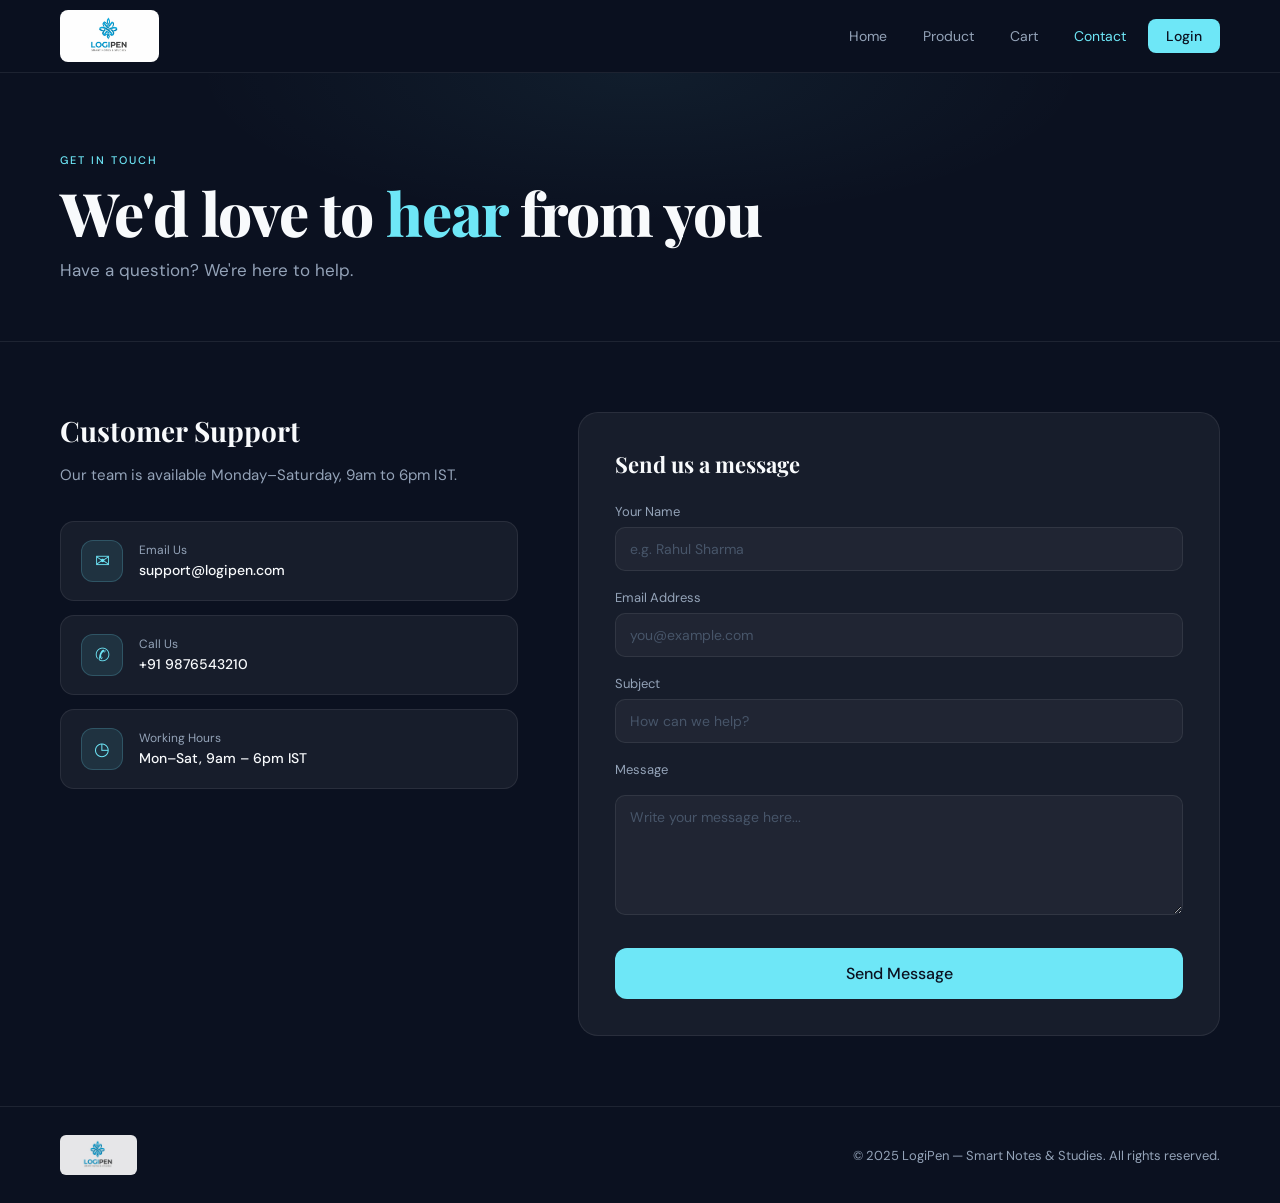
==== contact.html @ 83f171b3 "Add files via upload" ====
<!DOCTYPE html>
<html lang="en">
<head>
<meta charset="UTF-8">
<meta name="viewport" content="width=device-width, initial-scale=1.0">
<title>Contact - LogiPen</title>
<link href="https://fonts.googleapis.com/css2?family=Playfair+Display:wght@700;800&family=DM+Sans:wght@300;400;500&display=swap" rel="stylesheet">
<link rel="stylesheet" href="style.css">
</head>
<body>

<header>
  <a href="index.html" class="logo-wrap">
    <img src="logo.png" alt="LogiPen Logo" class="logo-img">
  </a>
  <nav>
    <a href="index.html">Home</a>
    <a href="product.html">Product</a>
    <a href="cart.html">Cart</a>
    <a href="contact.html" class="active">Contact</a>
    <a href="login.html" class="nav-cta">Login</a>
  </nav>
</header>

<section class="page-hero">
  <div class="page-hero-inner">
    <div class="section-tag">Get In Touch</div>
    <h1 class="page-title">We'd love to <em>hear</em> from you</h1>
    <p class="page-subtitle">Have a question? We're here to help.</p>
  </div>
</section>

<section class="contact-section">
  <div class="contact-grid">
    <div class="contact-info-col">
      <h2 class="contact-heading">Customer Support</h2>
      <p class="contact-subtext">Our team is available Monday–Saturday, 9am to 6pm IST.</p>
      <div class="contact-cards">
        <div class="contact-card">
          <div class="contact-card-icon">✉</div>
          <div>
            <div class="contact-card-label">Email Us</div>
            <div class="contact-card-value">support@logipen.com</div>
          </div>
        </div>
        <div class="contact-card">
          <div class="contact-card-icon">✆</div>
          <div>
            <div class="contact-card-label">Call Us</div>
            <div class="contact-card-value">+91 9876543210</div>
          </div>
        </div>
        <div class="contact-card">
          <div class="contact-card-icon">◷</div>
          <div>
            <div class="contact-card-label">Working Hours</div>
            <div class="contact-card-value">Mon–Sat, 9am – 6pm IST</div>
          </div>
        </div>
      </div>
    </div>
    <div class="contact-form-col">
      <div class="form-card">
        <h3 class="form-title">Send us a message</h3>
        <div class="form-group">
          <label class="form-label">Your Name</label>
          <input type="text" class="form-input" placeholder="e.g. Rahul Sharma">
        </div>
        <div class="form-group">
          <label class="form-label">Email Address</label>
          <input type="email" class="form-input" placeholder="you@example.com">
        </div>
        <div class="form-group">
          <label class="form-label">Subject</label>
          <input type="text" class="form-input" placeholder="How can we help?">
        </div>
        <div class="form-group">
          <label class="form-label">Message</label>
          <textarea class="form-input form-textarea" placeholder="Write your message here..."></textarea>
        </div>
        <button class="add-to-cart-btn" onclick="sendMessage(this)">Send Message</button>
      </div>
    </div>
  </div>
</section>

<footer>
  <div class="footer-left">
    <img src="logo.png" alt="LogiPen" class="footer-logo">
  </div>
  <div class="footer-copy">© 2025 LogiPen — Smart Notes & Studies. All rights reserved.</div>
</footer>

<script src="script.js"></script>
</body>
</html>
---- style.css ----
@import url('https://fonts.googleapis.com/css2?family=Playfair+Display:wght@700;800&family=DM+Sans:wght@300;400;500&display=swap');

*, *::before, *::after {
  margin: 0;
  padding: 0;
  box-sizing: border-box;
}

:root {
  --navy: #0b1120;
  --navy-light: #111827;
  --accent: #6ee7f7;
  --accent2: #a78bfa;
  --gold: #fbbf24;
  --text: #f8fafc;
  --muted: #94a3b8;
  --card-bg: rgba(255,255,255,0.05);
  --border: rgba(255,255,255,0.08);
}

body {
  font-family: 'DM Sans', Arial, sans-serif;
  background: var(--navy);
  color: var(--text);
  min-height: 100vh;
  overflow-x: hidden;
}

/* ─── HEADER ─── */
header {
  position: sticky;
  top: 0;
  z-index: 100;
  display: flex;
  justify-content: space-between;
  align-items: center;
  padding: 10px 60px;
  background: rgba(11,17,32,0.95);
  backdrop-filter: blur(14px);
  border-bottom: 1px solid var(--border);
}

.logo-wrap {
  display: flex;
  align-items: center;
  text-decoration: none;
  flex-shrink: 0;
}

.logo-img {
  height: 52px;
  width: auto;
  object-fit: contain;
  border-radius: 8px;
}

nav { display: flex; gap: 8px; }

nav a {
  color: var(--muted);
  text-decoration: none;
  font-size: 14px;
  font-weight: 400;
  padding: 8px 14px;
  border-radius: 8px;
  transition: all 0.2s;
}
nav a:hover { color: var(--text); background: rgba(255,255,255,0.06); }
nav a.active { color: var(--accent); }
nav a.nav-cta {
  background: var(--accent);
  color: var(--navy);
  font-weight: 500;
  padding: 8px 18px;
}
nav a.nav-cta:hover { background: #38d9f0; color: var(--navy); }

/* ─── FOOTER ─── */
footer {
  padding: 28px 60px;
  border-top: 1px solid var(--border);
  display: flex;
  justify-content: space-between;
  align-items: center;
}
.footer-left { display: flex; align-items: center; }
.footer-logo {
  height: 40px;
  width: auto;
  object-fit: contain;
  border-radius: 6px;
  opacity: 0.9;
}
.footer-copy { font-size: 13px; color: var(--muted); }

/* ─── HERO ─── */
.hero {
  position: relative;
  min-height: 88vh;
  display: grid;
  grid-template-columns: 1fr 1fr;
  align-items: center;
  padding: 0 60px;
  gap: 40px;
  overflow: hidden;
}
.hero::before {
  content: '';
  position: absolute; inset: 0;
  background:
    radial-gradient(ellipse 60% 80% at 70% 50%, rgba(110,231,247,0.07) 0%, transparent 70%),
    radial-gradient(ellipse 40% 50% at 30% 20%, rgba(167,139,250,0.06) 0%, transparent 60%);
  pointer-events: none;
}
.hero-grid-lines {
  position: absolute; inset: 0;
  background-image:
    linear-gradient(rgba(255,255,255,0.025) 1px, transparent 1px),
    linear-gradient(90deg, rgba(255,255,255,0.025) 1px, transparent 1px);
  background-size: 60px 60px;
  pointer-events: none;
}
.hero-content { position: relative; z-index: 2; }
.hero-badge {
  display: inline-flex;
  align-items: center;
  gap: 6px;
  background: rgba(110,231,247,0.1);
  border: 1px solid rgba(110,231,247,0.25);
  color: var(--accent);
  font-size: 12px;
  font-weight: 500;
  padding: 5px 12px;
  border-radius: 20px;
  margin-bottom: 24px;
  letter-spacing: 0.5px;
  text-transform: uppercase;
}
.hero-badge::before { content: '✦'; font-size: 9px; }
.hero h1 {
  font-family: 'Playfair Display', Georgia, serif;
  font-size: clamp(42px, 5vw, 68px);
  font-weight: 800;
  line-height: 1.08;
  letter-spacing: -1.5px;
  margin-bottom: 20px;
  color: var(--text);
}
.hero h1 em { font-style: normal; color: var(--accent); }
.hero p {
  font-size: 17px;
  color: var(--muted);
  line-height: 1.7;
  max-width: 420px;
  margin-bottom: 36px;
}
.hero-actions { display: flex; gap: 14px; align-items: center; }
.btn-primary {
  background: var(--accent);
  color: var(--navy);
  font-family: 'DM Sans', Arial, sans-serif;
  font-size: 15px;
  font-weight: 500;
  padding: 14px 28px;
  border-radius: 10px;
  border: none;
  cursor: pointer;
  text-decoration: none;
  display: inline-flex;
  align-items: center;
  gap: 8px;
  transition: all 0.2s;
}
.btn-primary:hover { background: #38d9f0; transform: translateY(-1px); }
.btn-primary::after { content: '→'; }
.btn-ghost {
  color: var(--muted);
  font-size: 15px;
  text-decoration: none;
  display: inline-flex;
  align-items: center;
  gap: 6px;
  transition: color 0.2s;
}
.btn-ghost:hover { color: var(--text); }

/* ─── HERO VISUAL ─── */
.hero-visual {
  position: relative; z-index: 2;
  display: flex; justify-content: center; align-items: center;
}
.pen-showcase { position: relative; width: 320px; height: 320px; }
.pen-glow {
  position: absolute; inset: -20px;
  background: radial-gradient(circle, rgba(110,231,247,0.12) 0%, transparent 65%);
  border-radius: 50%;
  animation: pulse 3s ease-in-out infinite;
}
@keyframes pulse {
  0%, 100% { transform: scale(1); opacity: 1; }
  50% { transform: scale(1.05); opacity: 0.7; }
}
.pen-ring {
  position: absolute; inset: 0;
  border: 1px solid rgba(110,231,247,0.15);
  border-radius: 50%;
  animation: spin 18s linear infinite;
}
.pen-ring::after {
  content: '';
  position: absolute; top: -4px; left: 50%;
  width: 8px; height: 8px;
  border-radius: 50%;
  background: var(--accent);
  transform: translateX(-50%);
}
@keyframes spin { to { transform: rotate(360deg); } }
.pen-card-3d {
  position: absolute; inset: 30px;
  background: rgba(255,255,255,0.05);
  border: 1px solid rgba(255,255,255,0.1);
  border-radius: 20px;
  display: flex; flex-direction: column;
  align-items: center; justify-content: center; gap: 12px;
}
.pen-svg { width: 160px; height: 40px; }
.pen-name {
  font-family: 'Playfair Display', Georgia, serif;
  font-size: 16px; font-weight: 700;
  color: var(--text); letter-spacing: 0.5px;
}
.pen-price-tag {
  background: rgba(110,231,247,0.12);
  border: 1px solid rgba(110,231,247,0.2);
  color: var(--accent);
  font-size: 13px; font-weight: 500;
  padding: 4px 14px; border-radius: 20px;
}

/* ─── HERO STATS ─── */
.hero-stats {
  display: flex; gap: 32px;
  margin-top: 44px; padding-top: 32px;
  border-top: 1px solid var(--border);
}
.stat-num {
  font-family: 'Playfair Display', Georgia, serif;
  font-size: 28px; font-weight: 700;
  color: var(--text); line-height: 1;
}
.stat-label { font-size: 12px; color: var(--muted); margin-top: 4px; }

/* ─── FEATURES ─── */
.features {
  padding: 90px 60px;
  background: rgba(255,255,255,0.02);
  border-top: 1px solid var(--border);
}
.section-tag {
  font-size: 11px; font-weight: 500;
  letter-spacing: 2px; text-transform: uppercase;
  color: var(--accent); margin-bottom: 12px;
}
.section-title {
  font-family: 'Playfair Display', Georgia, serif;
  font-size: clamp(28px, 3vw, 40px);
  font-weight: 700; color: var(--text);
  margin-bottom: 48px; max-width: 500px;
}
.features-grid {
  display: grid;
  grid-template-columns: repeat(3, 1fr);
  gap: 20px;
}
.feature-card {
  background: var(--card-bg);
  border: 1px solid var(--border);
  border-radius: 16px; padding: 28px;
  transition: all 0.25s;
}
.feature-card:hover {
  border-color: rgba(110,231,247,0.25);
  background: rgba(110,231,247,0.04);
  transform: translateY(-4px);
}
.feature-icon {
  width: 44px; height: 44px;
  border-radius: 12px;
  background: rgba(110,231,247,0.1);
  border: 1px solid rgba(110,231,247,0.2);
  display: flex; align-items: center; justify-content: center;
  font-size: 20px; margin-bottom: 18px;
}
.feature-title { font-size: 16px; font-weight: 500; color: var(--text); margin-bottom: 8px; }
.feature-desc { font-size: 14px; color: var(--muted); line-height: 1.65; }

/* ─── PRODUCT SECTION ─── */
.product-section { padding: 90px 60px; }
.product-featured {
  display: grid;
  grid-template-columns: 1fr 1.2fr;
  gap: 60px; align-items: center;
  background: var(--card-bg);
  border: 1px solid var(--border);
  border-radius: 24px; padding: 50px;
  position: relative; overflow: hidden;
}
.product-featured::before {
  content: '';
  position: absolute; top: -100px; right: -100px;
  width: 400px; height: 400px;
  background: radial-gradient(circle, rgba(110,231,247,0.05) 0%, transparent 65%);
  pointer-events: none;
}
.product-img-wrap {
  display: flex; align-items: center; justify-content: center;
  background: rgba(255,255,255,0.03);
  border: 1px solid var(--border);
  border-radius: 16px; padding: 40px; min-height: 260px;
}
.product-img { width: 100%; max-width: 220px; object-fit: contain; }
.product-badge {
  display: inline-block;
  background: rgba(251,191,36,0.12);
  border: 1px solid rgba(251,191,36,0.25);
  color: var(--gold);
  font-size: 11px; font-weight: 500;
  text-transform: uppercase; letter-spacing: 1px;
  padding: 4px 12px; border-radius: 20px; margin-bottom: 18px;
}
.product-name {
  font-family: 'Playfair Display', Georgia, serif;
  font-size: 36px; font-weight: 800;
  line-height: 1.1; margin-bottom: 14px; color: var(--text);
}
.product-desc { font-size: 15px; color: var(--muted); line-height: 1.7; margin-bottom: 28px; }
.product-price-row {
  display: flex; align-items: baseline; gap: 12px; margin-bottom: 28px;
}
.price-main {
  font-family: 'Playfair Display', Georgia, serif;
  font-size: 42px; font-weight: 800; color: var(--text);
}
.price-label { font-size: 14px; color: var(--muted); }
.product-features { display: flex; flex-wrap: wrap; gap: 8px; margin-bottom: 32px; }
.pf-chip {
  background: rgba(255,255,255,0.05);
  border: 1px solid var(--border);
  color: var(--muted); font-size: 12px;
  padding: 5px 12px; border-radius: 20px;
}
.add-to-cart-btn {
  width: 100%;
  background: var(--accent); color: var(--navy);
  font-family: 'DM Sans', Arial, sans-serif;
  font-size: 16px; font-weight: 500;
  padding: 15px 28px; border-radius: 12px;
  border: none; cursor: pointer;
  display: flex; align-items: center; justify-content: center; gap: 8px;
  transition: all 0.2s;
}
.add-to-cart-btn:hover { background: #38d9f0; transform: translateY(-2px); }

/* ─── PAGE HERO ─── */
.page-hero {
  padding: 80px 60px 60px;
  position: relative; overflow: hidden;
  border-bottom: 1px solid var(--border);
}
.page-hero::before {
  content: '';
  position: absolute; inset: 0;
  background: radial-gradient(ellipse 50% 80% at 50% 0%, rgba(110,231,247,0.06) 0%, transparent 70%);
  pointer-events: none;
}
.page-hero-inner { position: relative; z-index: 1; }
.page-title {
  font-family: 'Playfair Display', Georgia, serif;
  font-size: clamp(36px, 5vw, 60px);
  font-weight: 800; line-height: 1.1;
  letter-spacing: -1px; margin: 10px 0 14px; color: var(--text);
}
.page-title em { font-style: normal; color: var(--accent); }
.page-subtitle { font-size: 17px; color: var(--muted); }

/* ─── PRODUCT DETAIL PAGE ─── */
.product-detail { padding: 70px 60px; }
.product-detail-grid {
  display: grid; grid-template-columns: 1fr 1.2fr;
  gap: 60px; align-items: start;
}
.gallery-main {
  background: rgba(255,255,255,0.03);
  border: 1px solid var(--border);
  border-radius: 20px; padding: 50px;
  display: flex; align-items: center; justify-content: center; min-height: 320px;
}
.gallery-img { width: 100%; max-width: 260px; object-fit: contain; }
.gallery-badges { display: flex; gap: 10px; flex-wrap: wrap; margin-top: 16px; }
.gbadge {
  background: var(--card-bg); border: 1px solid var(--border);
  color: var(--muted); font-size: 12px; padding: 5px 12px; border-radius: 20px;
}
.rating-row { display: flex; align-items: center; gap: 10px; margin-bottom: 18px; }
.stars { color: var(--gold); font-size: 16px; }
.rating-count { font-size: 13px; color: var(--muted); }
.spec-list {
  list-style: none; margin-bottom: 28px;
  display: flex; flex-direction: column; gap: 10px;
}
.spec-list li { display: flex; align-items: center; gap: 10px; font-size: 14px; color: var(--muted); }
.spec-dot { width: 6px; height: 6px; border-radius: 50%; background: var(--accent); flex-shrink: 0; }
.price-old { font-size: 20px; color: var(--muted); text-decoration: line-through; }
.price-save {
  background: rgba(74,222,128,0.12); border: 1px solid rgba(74,222,128,0.25);
  color: #4ade80; font-size: 12px; font-weight: 500; padding: 4px 10px; border-radius: 20px;
}
.product-actions { display: flex; gap: 14px; margin-bottom: 24px; }
.buy-now-btn {
  flex: 1; background: transparent;
  border: 1px solid var(--border); color: var(--text);
  font-family: 'DM Sans', Arial, sans-serif;
  font-size: 16px; font-weight: 500; padding: 15px 28px;
  border-radius: 12px; cursor: pointer; text-decoration: none;
  display: flex; align-items: center; justify-content: center; transition: all 0.2s;
}
.buy-now-btn:hover { border-color: var(--accent); color: var(--accent); }
.trust-row { display: flex; gap: 20px; flex-wrap: wrap; }
.trust-item { font-size: 13px; color: var(--muted); }

/* ─── CONTACT PAGE ─── */
.contact-section { padding: 70px 60px; }
.contact-grid {
  display: grid; grid-template-columns: 1fr 1.4fr;
  gap: 60px; align-items: start;
}
.contact-heading {
  font-family: 'Playfair Display', Georgia, serif;
  font-size: 28px; font-weight: 700; margin-bottom: 14px; color: var(--text);
}
.contact-subtext { font-size: 15px; color: var(--muted); line-height: 1.7; margin-bottom: 32px; }
.contact-cards { display: flex; flex-direction: column; gap: 14px; }
.contact-card {
  display: flex; align-items: center; gap: 16px;
  background: var(--card-bg); border: 1px solid var(--border);
  border-radius: 14px; padding: 18px 20px; transition: all 0.2s;
}
.contact-card:hover { border-color: rgba(110,231,247,0.25); }
.contact-card-icon {
  width: 42px; height: 42px; border-radius: 12px;
  background: rgba(110,231,247,0.1); border: 1px solid rgba(110,231,247,0.2);
  color: var(--accent); font-size: 18px;
  display: flex; align-items: center; justify-content: center; flex-shrink: 0;
}
.contact-card-label { font-size: 12px; color: var(--muted); margin-bottom: 3px; }
.contact-card-value { font-size: 14px; font-weight: 500; color: var(--text); }
.form-card {
  background: var(--card-bg); border: 1px solid var(--border);
  border-radius: 20px; padding: 36px;
}
.form-title {
  font-family: 'Playfair Display', Georgia, serif;
  font-size: 22px; font-weight: 700; color: var(--text); margin-bottom: 24px;
}
.form-group { margin-bottom: 18px; }
.form-label { display: block; font-size: 13px; color: var(--muted); margin-bottom: 7px; }
.form-input {
  width: 100%;
  background: rgba(255,255,255,0.04);
  border: 1px solid var(--border);
  border-radius: 10px; padding: 12px 14px;
  font-family: 'DM Sans', Arial, sans-serif;
  font-size: 14px; color: var(--text); outline: none; transition: border-color 0.2s;
}
.form-input:focus { border-color: rgba(110,231,247,0.4); }
.form-input::placeholder { color: #475569; }
.form-textarea { resize: vertical; min-height: 120px; }

/* ─── CART PAGE ─── */
.cart-section { padding: 70px 60px; }
.cart-grid {
  display: grid; grid-template-columns: 1.6fr 1fr;
  gap: 40px; align-items: start;
}
.cart-item-card {
  display: flex; align-items: center; gap: 20px;
  background: var(--card-bg); border: 1px solid var(--border);
  border-radius: 16px; padding: 24px;
  transition: opacity 0.3s, transform 0.3s;
}
.cart-item-img {
  width: 90px; height: 90px;
  background: rgba(255,255,255,0.03);
  border: 1px solid var(--border); border-radius: 12px;
  display: flex; align-items: center; justify-content: center; flex-shrink: 0;
}
.cart-item-img img { width: 70px; object-fit: contain; }
.cart-item-info { flex: 1; }
.cart-item-name { font-size: 15px; font-weight: 500; color: var(--text); margin-bottom: 5px; }
.cart-item-meta { font-size: 12px; color: var(--muted); margin-bottom: 8px; }
.cart-item-price { font-size: 16px; font-weight: 500; color: var(--accent); }
.cart-item-qty { display: flex; align-items: center; gap: 12px; flex-shrink: 0; }
.qty-btn {
  width: 32px; height: 32px; border-radius: 8px;
  border: 1px solid var(--border);
  background: rgba(255,255,255,0.05); color: var(--text);
  font-size: 18px; cursor: pointer;
  display: flex; align-items: center; justify-content: center; transition: all 0.2s;
}
.qty-btn:hover { border-color: var(--accent); color: var(--accent); }
.qty-val { font-size: 16px; font-weight: 500; min-width: 20px; text-align: center; }
.cart-item-total { font-size: 16px; font-weight: 700; color: var(--text); min-width: 70px; text-align: right; }
.remove-btn {
  background: none; border: none; color: var(--muted);
  font-size: 14px; cursor: pointer; padding: 6px; border-radius: 6px; transition: color 0.2s;
}
.remove-btn:hover { color: #f87171; }
.summary-card {
  background: var(--card-bg); border: 1px solid var(--border);
  border-radius: 20px; padding: 28px; position: sticky; top: 90px;
}
.summary-title {
  font-family: 'Playfair Display', Georgia, serif;
  font-size: 20px; font-weight: 700; color: var(--text); margin-bottom: 22px;
}
.summary-row {
  display: flex; justify-content: space-between; align-items: center;
  font-size: 14px; color: var(--muted); margin-bottom: 14px;
}
.free-tag { color: #4ade80; font-size: 13px; }
.discount-tag { color: #f87171; font-size: 13px; }
.summary-divider { height: 1px; background: var(--border); margin: 16px 0; }
.summary-total-row { font-size: 18px; font-weight: 700; color: var(--text); }
.promo-row { display: flex; gap: 10px; margin: 20px 0; }
.promo-input {
  flex: 1; background: rgba(255,255,255,0.04);
  border: 1px solid var(--border); border-radius: 10px;
  padding: 10px 14px; font-family: 'DM Sans', Arial, sans-serif;
  font-size: 13px; color: var(--text); outline: none;
}
.promo-input::placeholder { color: #475569; }
.promo-btn {
  background: rgba(110,231,247,0.1); border: 1px solid rgba(110,231,247,0.2);
  color: var(--accent); font-family: 'DM Sans', Arial, sans-serif;
  font-size: 13px; font-weight: 500; padding: 10px 16px;
  border-radius: 10px; cursor: pointer; transition: all 0.2s;
}
.promo-btn:hover { background: rgba(110,231,247,0.18); }

/* ─── AUTH PAGES ─── */
.auth-section {
  min-height: calc(100vh - 73px);
  display: grid; grid-template-columns: 1fr 1fr;
}
.auth-left {
  padding: 60px;
  display: flex; flex-direction: column; justify-content: center;
  border-right: 1px solid var(--border);
  background: radial-gradient(ellipse 80% 60% at 20% 50%, rgba(110,231,247,0.05) 0%, transparent 70%);
  overflow: hidden; min-width: 0;
}
.auth-right {
  padding: 60px;
  display: flex; align-items: center; justify-content: center;
  overflow-y: auto; min-width: 0;
}
.auth-card { width: 100%; max-width: 400px; }

.auth-logo-wrap {
  display: inline-block;
  margin-bottom: 36px;
  text-decoration: none;
}
.auth-logo {
  height: 56px;
  width: auto;
  object-fit: contain;
  border-radius: 8px;
}

.auth-tagline {
  font-family: 'Playfair Display', Georgia, serif;
  font-size: clamp(28px, 3vw, 42px);
  font-weight: 800; line-height: 1.15;
  letter-spacing: -1px; color: var(--text); margin-bottom: 16px;
}
.auth-tagline em { font-style: normal; color: var(--accent); }
.auth-desc { font-size: 15px; color: var(--muted); line-height: 1.7; margin-bottom: 36px; }
.auth-stats { display: flex; gap: 28px; padding-top: 28px; border-top: 1px solid var(--border); }
.auth-stat-num {
  font-family: 'Playfair Display', Georgia, serif;
  font-size: 24px; font-weight: 700; color: var(--text); line-height: 1;
}
.auth-stat-label { font-size: 12px; color: var(--muted); margin-top: 4px; }
.auth-perks { display: flex; flex-direction: column; gap: 12px; }
.auth-perk { display: flex; align-items: center; gap: 10px; font-size: 14px; color: var(--muted); }
.perk-dot { width: 7px; height: 7px; border-radius: 50%; background: var(--accent); flex-shrink: 0; }

.auth-card-header { margin-bottom: 28px; }
.auth-title {
  font-family: 'Playfair Display', Georgia, serif;
  font-size: 26px; font-weight: 800; color: var(--text); margin-bottom: 6px;
}
.auth-subtitle { font-size: 14px; color: var(--muted); }
.auth-options {
  display: flex; justify-content: space-between; align-items: center;
  margin-bottom: 20px; font-size: 13px;
}
.remember-me { display: flex; align-items: center; gap: 7px; color: var(--muted); cursor: pointer; }
.remember-me input[type="checkbox"] { width: 15px; height: 15px; accent-color: var(--accent); }
.forgot-link { color: var(--accent); text-decoration: none; font-size: 13px; transition: opacity 0.2s; }
.forgot-link:hover { opacity: 0.7; }
.auth-agree {
  display: flex; align-items: flex-start; gap: 8px;
  font-size: 13px; color: var(--muted); margin-bottom: 20px; line-height: 1.5;
}
.auth-agree input[type="checkbox"] { width: 15px; height: 15px; margin-top: 2px; accent-color: var(--accent); flex-shrink: 0; }
.auth-divider {
  display: flex; align-items: center; gap: 12px;
  margin: 20px 0; color: var(--muted); font-size: 13px;
}
.auth-divider::before, .auth-divider::after {
  content: ''; flex: 1; height: 1px; background: var(--border);
}
.auth-switch { text-align: center; font-size: 14px; color: var(--muted); }
.auth-link { color: var(--accent); text-decoration: none; font-weight: 500; transition: opacity 0.2s; }
.auth-link:hover { opacity: 0.7; }

/* ─── GENERAL FALLBACKS ─── */
form {
  background: var(--card-bg); padding: 30px; width: 350px;
  margin: auto; border-radius: 15px; border: 1px solid var(--border);
}
form input, textarea {
  width: 100%; padding: 10px; margin: 10px 0;
  border-radius: 8px; border: 1px solid var(--border);
  background: rgba(255,255,255,0.05); color: var(--text);
}
table { background: rgba(255,255,255,0.05); border-collapse: collapse; border: 1px solid var(--border); width: 100%; }
th { background: rgba(110,231,247,0.15); color: var(--accent); padding: 10px; }
td { padding: 10px; text-align: center; color: var(--text); border-top: 1px solid var(--border); }
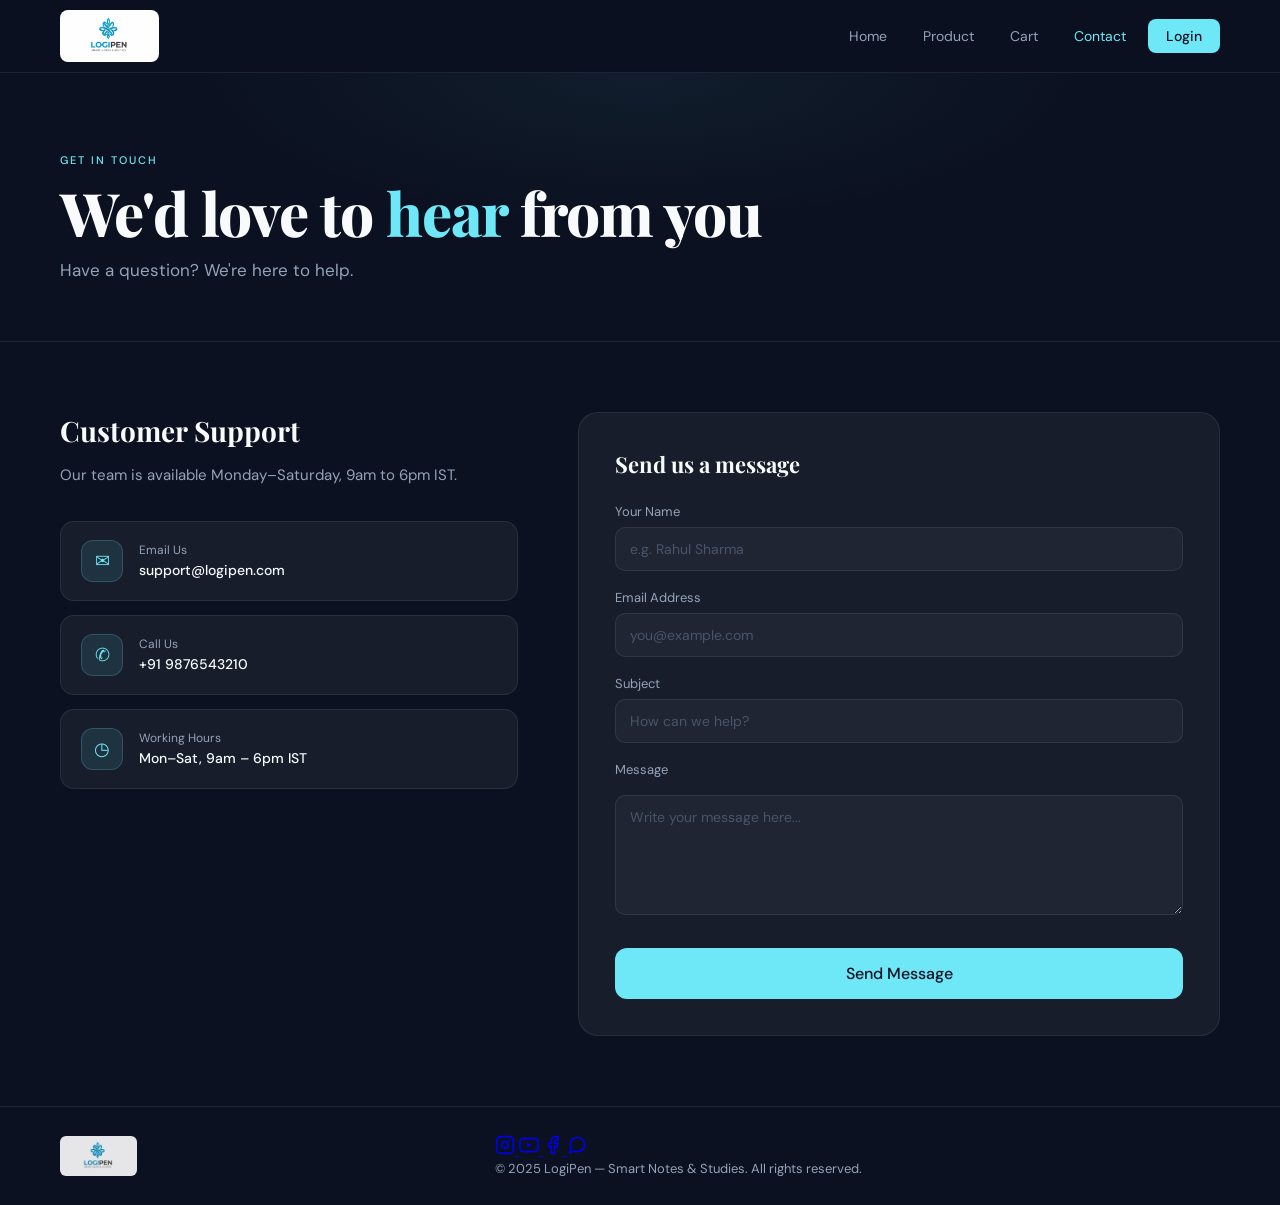
==== commit 0298fa76: "Enhance contact page with social media links Added social media links and updated footer layout." ====
--- a/contact.html
+++ b/contact.html
@@ -88,9 +88,37 @@
   <div class="footer-left">
     <img src="logo.png" alt="LogiPen" class="footer-logo">
   </div>
-  <div class="footer-copy">© 2025 LogiPen — Smart Notes & Studies. All rights reserved.</div>
+  <div class="footer-center">
+    <div class="footer-social">
+      <a href="https://www.instagram.com/smartpenindia?igsh=dmRneW0yYWkzNXRh" target="_blank" class="social-icon" title="Instagram">
+        <svg xmlns="http://www.w3.org/2000/svg" width="20" height="20" viewBox="0 0 24 24" fill="none" stroke="currentColor" stroke-width="2" stroke-linecap="round" stroke-linejoin="round">
+          <rect x="2" y="2" width="20" height="20" rx="5" ry="5"/>
+          <circle cx="12" cy="12" r="4"/>
+          <circle cx="17.5" cy="6.5" r="1" fill="currentColor" stroke="none"/>
+        </svg>
+      </a>
+      <a href="https://youtube.com/shorts/LXm--ZUOd-g" target="_blank" class="social-icon" title="YouTube">
+        <svg xmlns="http://www.w3.org/2000/svg" width="20" height="20" viewBox="0 0 24 24" fill="none" stroke="currentColor" stroke-width="2" stroke-linecap="round" stroke-linejoin="round">
+          <path d="M22.54 6.42a2.78 2.78 0 0 0-1.95-1.96C18.88 4 12 4 12 4s-6.88 0-8.59.46A2.78 2.78 0 0 0 1.46 6.42 29 29 0 0 0 1 12a29 29 0 0 0 .46 5.58 2.78 2.78 0 0 0 1.95 1.96C5.12 20 12 20 12 20s6.88 0 8.59-.46a2.78 2.78 0 0 0 1.95-1.96A29 29 0 0 0 23 12a29 29 0 0 0-.46-5.58z"/>
+          <polygon points="9.75 15.02 15.5 12 9.75 8.98 9.75 15.02" fill="currentColor" stroke="none"/>
+        </svg>
+      </a>
+      <a href="https://facebook.com/yourpage" target="_blank" class="social-icon" title="Facebook">
+        <svg xmlns="http://www.w3.org/2000/svg" width="20" height="20" viewBox="0 0 24 24" fill="none" stroke="currentColor" stroke-width="2" stroke-linecap="round" stroke-linejoin="round">
+          <path d="M18 2h-3a5 5 0 0 0-5 5v3H7v4h3v8h4v-8h3l1-4h-4V7a1 1 0 0 1 1-1h3z"/>
+        </svg>
+      </a>
+      <a href="https://wa.me/919876543210" target="_blank" class="social-icon" title="WhatsApp">
+        <svg xmlns="http://www.w3.org/2000/svg" width="20" height="20" viewBox="0 0 24 24" fill="none" stroke="currentColor" stroke-width="2" stroke-linecap="round" stroke-linejoin="round">
+          <path d="M21 11.5a8.38 8.38 0 0 1-.9 3.8 8.5 8.5 0 0 1-7.6 4.7 8.38 8.38 0 0 1-3.8-.9L3 21l1.9-5.7a8.38 8.38 0 0 1-.9-3.8 8.5 8.5 0 0 1 4.7-7.6 8.38 8.38 0 0 1 3.8-.9h.5a8.48 8.48 0 0 1 8 8v.5z"/>
+        </svg>
+      </a>
+    </div>
+    <div class="footer-copy">© 2025 LogiPen — Smart Notes & Studies. All rights reserved.</div>
+  </div>
+  <div class="footer-right"></div>
 </footer>
 
 <script src="script.js"></script>
 </body>
-</html>+</html>
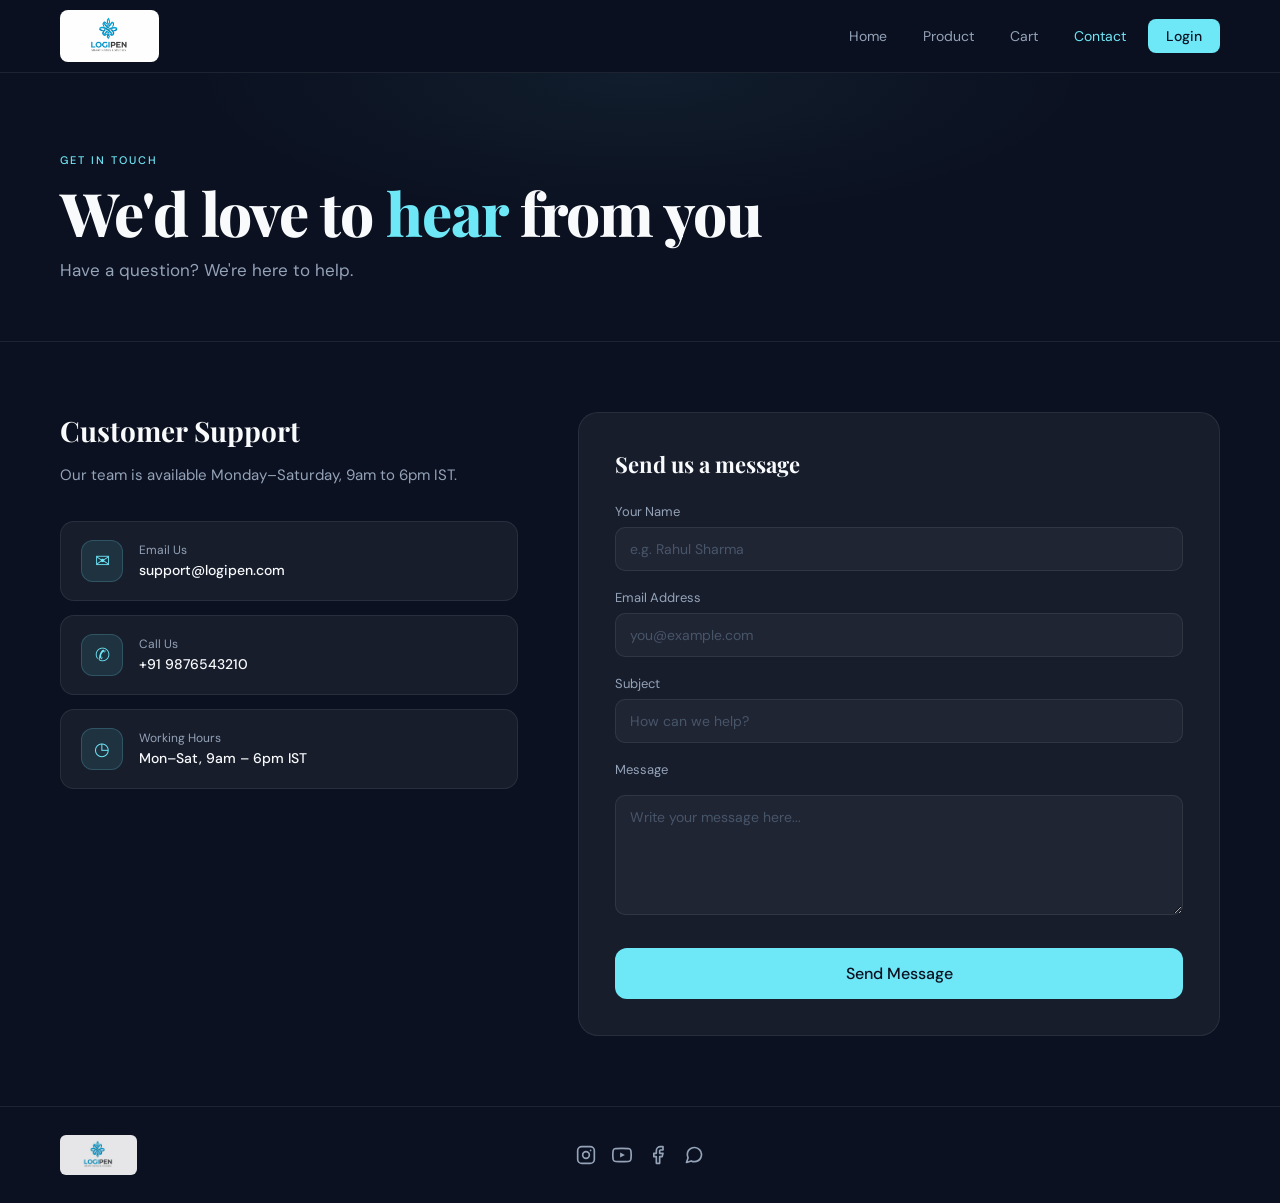
==== commit 42bfb8cc: "Update contact.html" ====
--- a/contact.html
+++ b/contact.html
@@ -114,7 +114,7 @@
         </svg>
       </a>
     </div>
-    <div class="footer-copy">© 2025 LogiPen — Smart Notes & Studies. All rights reserved.</div>
+    
   </div>
   <div class="footer-right"></div>
 </footer>
--- a/style.css
+++ b/style.css
@@ -83,7 +83,13 @@
   justify-content: space-between;
   align-items: center;
 }
-.footer-left { display: flex; align-items: center; }
+
+.footer-left {
+  display: flex;
+  align-items: center;
+  flex: 1;
+}
+
 .footer-logo {
   height: 40px;
   width: auto;
@@ -91,7 +97,46 @@
   border-radius: 6px;
   opacity: 0.9;
 }
-.footer-copy { font-size: 13px; color: var(--muted); }
+
+.footer-center {
+  flex: 1;
+  display: flex;
+  flex-direction: column;
+  align-items: center;
+  gap: 10px;
+}
+
+.footer-social {
+  display: flex;
+  align-items: center;
+  gap: 16px;
+}
+
+.social-icon {
+  color: var(--muted);
+  display: flex;
+  align-items: center;
+  transition: color 0.2s, transform 0.2s;
+}
+
+.social-icon:hover {
+  transform: translateY(-2px);
+}
+
+.social-icon[title="Instagram"]:hover { color: #E1306C; }
+.social-icon[title="YouTube"]:hover   { color: #FF0000; }
+.social-icon[title="Facebook"]:hover  { color: #1877F2; }
+.social-icon[title="WhatsApp"]:hover  { color: #25D366; }
+
+.footer-copy {
+  font-size: 13px;
+  color: var(--muted);
+  text-align: center;
+}
+
+.footer-right {
+  flex: 1;
+}
 
 /* ─── HERO ─── */
 .hero {
@@ -638,4 +683,4 @@
 }
 table { background: rgba(255,255,255,0.05); border-collapse: collapse; border: 1px solid var(--border); width: 100%; }
 th { background: rgba(110,231,247,0.15); color: var(--accent); padding: 10px; }
-td { padding: 10px; text-align: center; color: var(--text); border-top: 1px solid var(--border); }+td { padding: 10px; text-align: center; color: var(--text); border-top: 1px solid var(--border); }
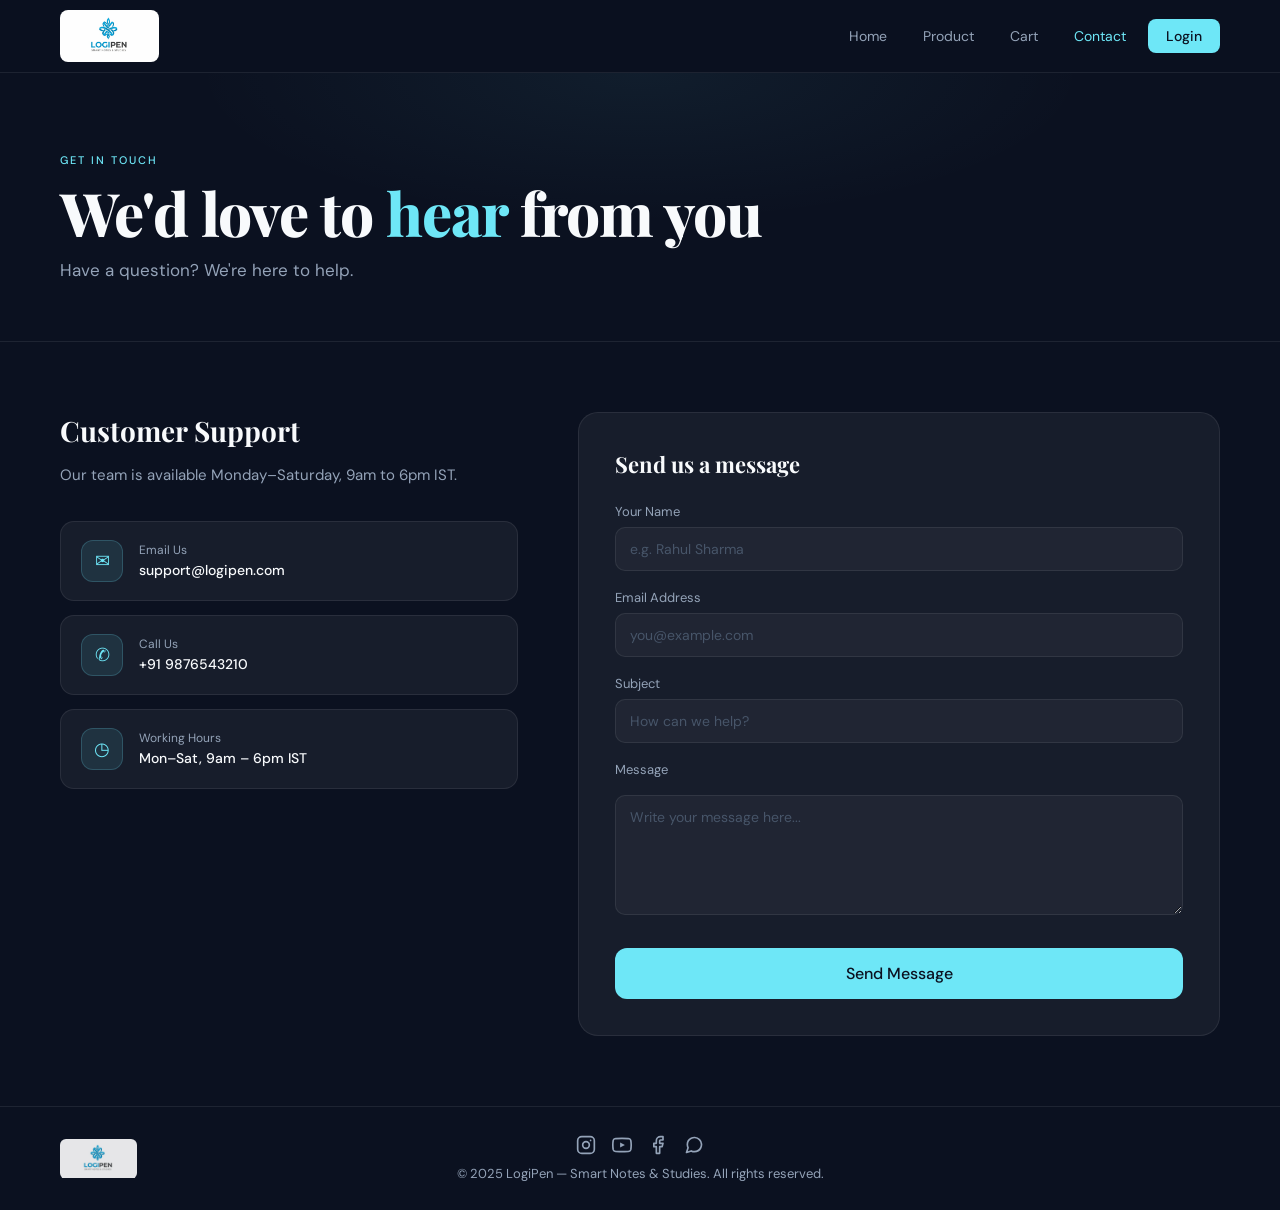
==== commit 2ea14fa7: "Update contact.html" ====
--- a/contact.html
+++ b/contact.html
@@ -114,7 +114,7 @@
         </svg>
       </a>
     </div>
-    
+    <div class="footer-copy">© 2025 LogiPen — Smart Notes & Studies. All rights reserved.</div>
   </div>
   <div class="footer-right"></div>
 </footer>
